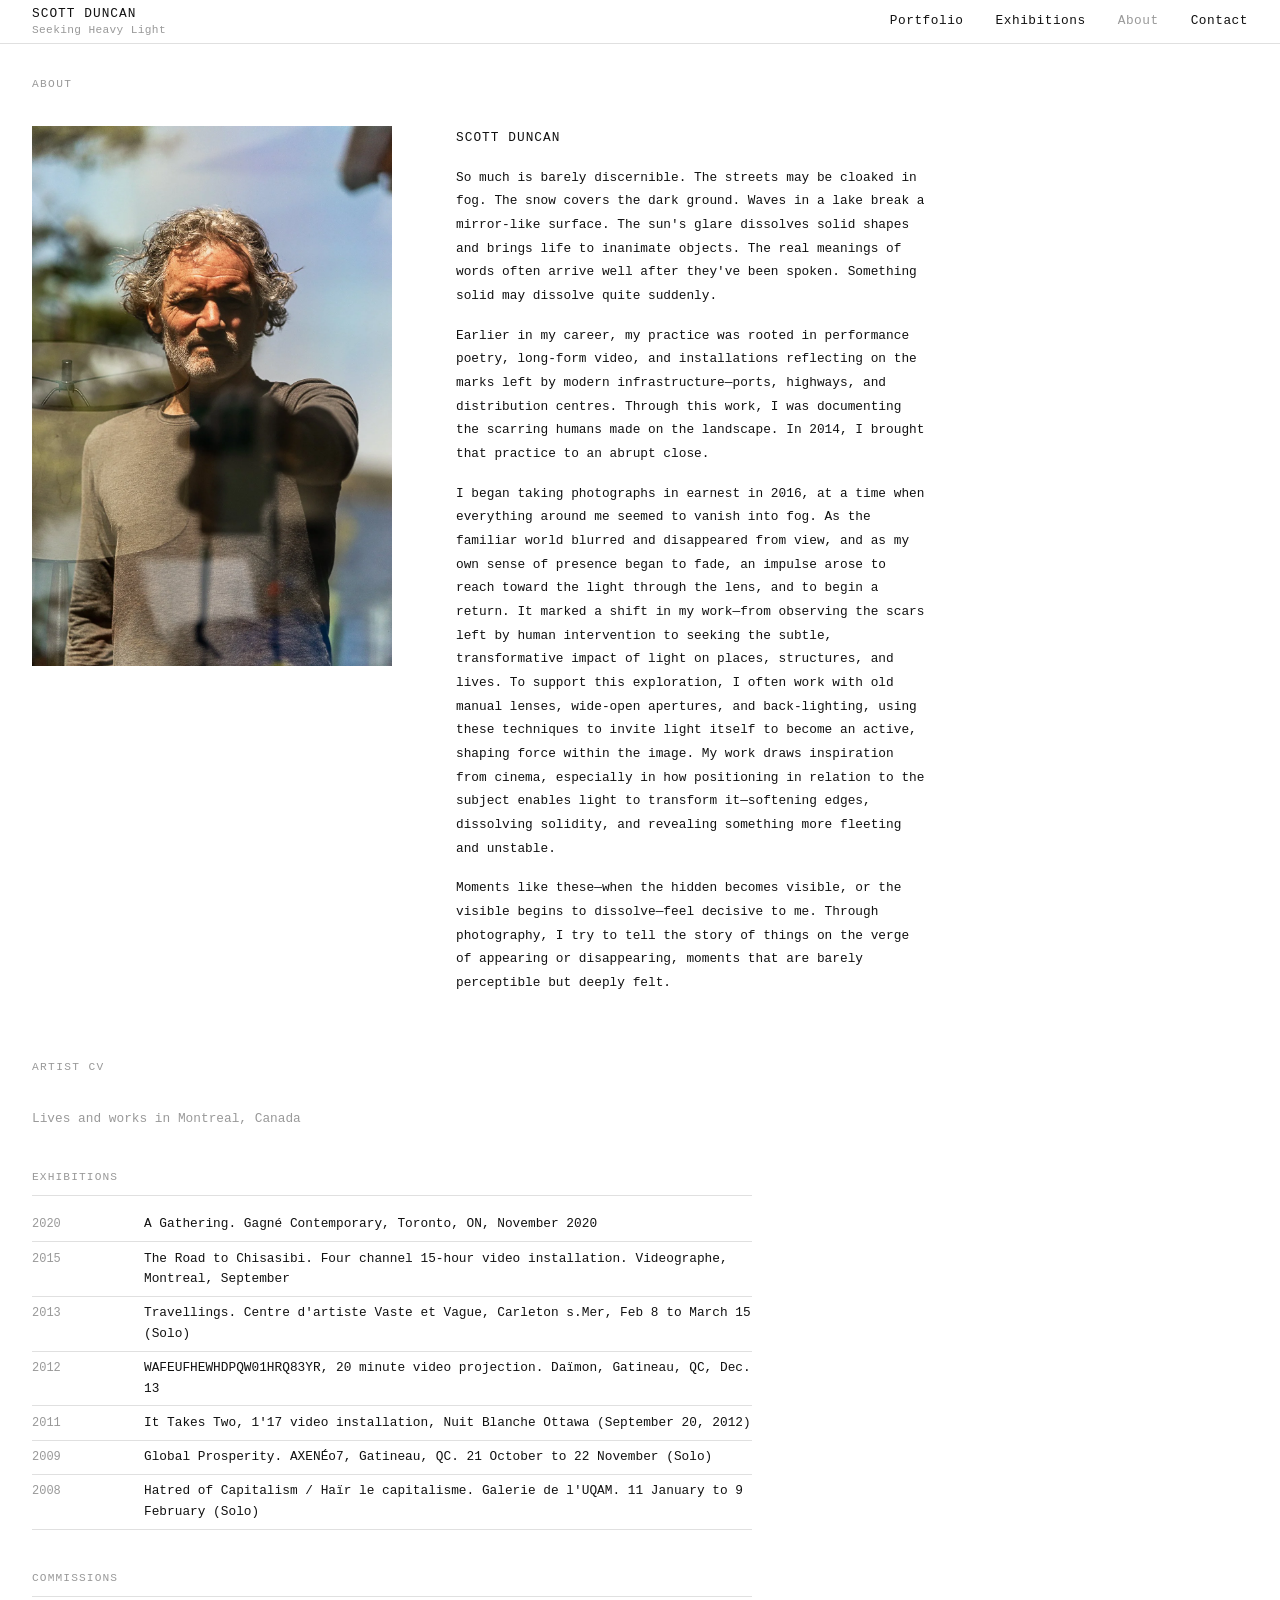
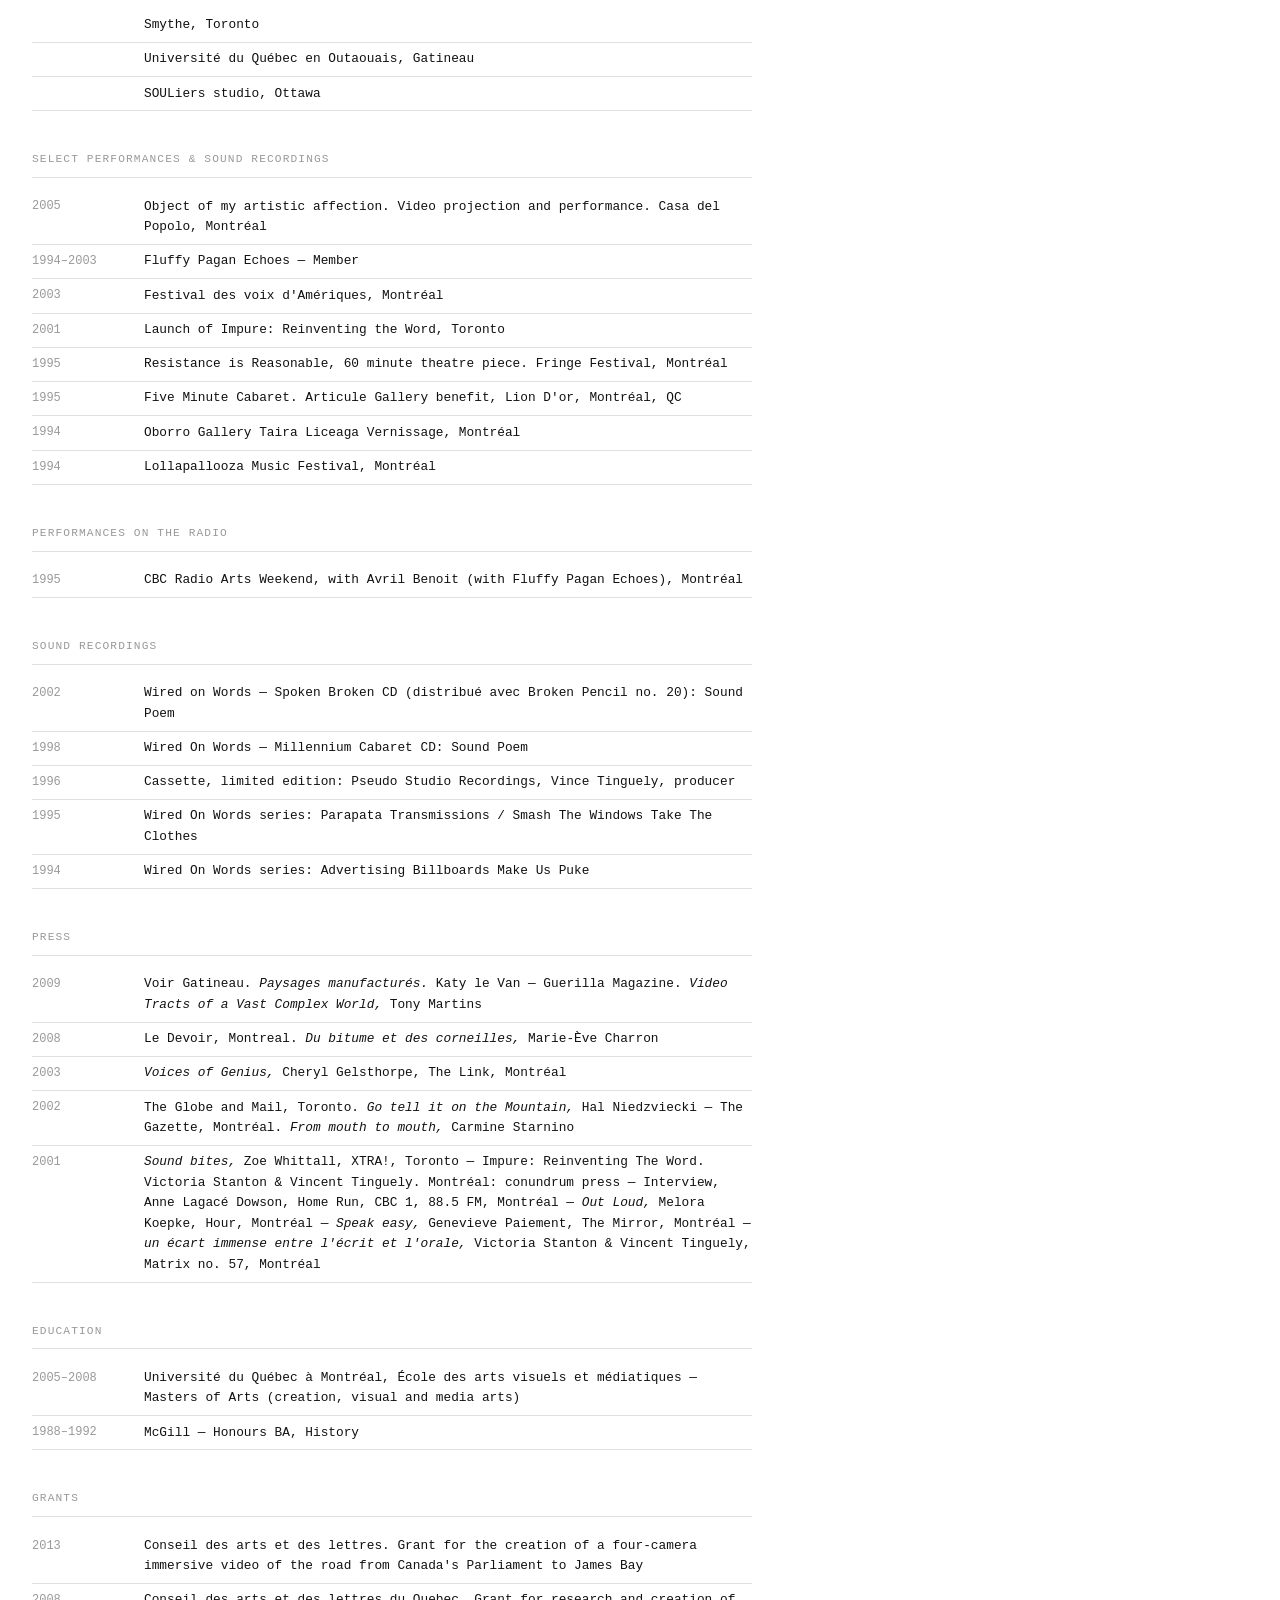
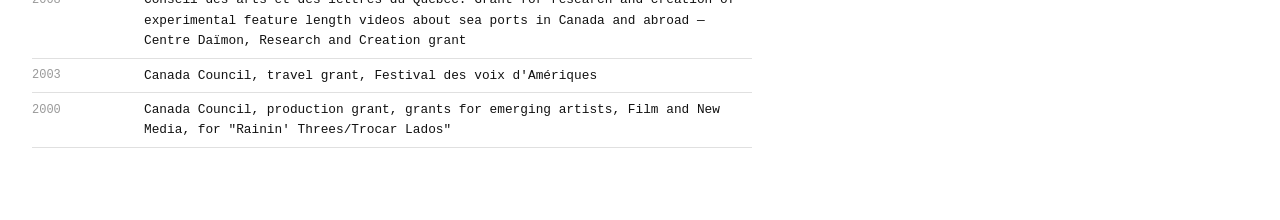
==== about.html @ 6c9e8370 "Initial build" ====
<!DOCTYPE html>
<html lang="en">
<head>
    <meta charset="UTF-8">
    <meta name="viewport" content="width=device-width, initial-scale=1.0">
    <title>About — Scott Duncan — Seeking Heavy Light</title>
    <link rel="stylesheet" href="css/style.css?v=2">
</head>
<body>

<nav>
    <a href="index.html" class="site-name">Scott Duncan<span class="site-subtitle">Seeking Heavy Light</span></a>
    <ul>
        <li><a href="portfolio.html">Portfolio</a></li>
        <li><a href="exhibitions.html">Exhibitions</a></li>
        <li><a href="about.html" class="active">About</a></li>
        <li><a href="contact.html">Contact</a></li>
    </ul>
</nav>

<main>
    <div class="page">
        <p class="page-label">About</p>

        <div class="about-layout">

            <div class="about-photo">
                <img src="images/About/0bbb62e9-4c95-4d97-b2de-df0cc4cfc462_rw_1200.webp" alt="Scott Duncan">
            </div>

            <div class="about-text">
                <p class="about-name">Scott Duncan</p>
                <p>So much is barely discernible. The streets may be cloaked in fog. The snow covers the dark ground. Waves in a lake break a mirror-like surface. The sun's glare dissolves solid shapes and brings life to inanimate objects. The real meanings of words often arrive well after they've been spoken. Something solid may dissolve quite suddenly.</p>
                <p>Earlier in my career, my practice was rooted in performance poetry, long-form video, and installations reflecting on the marks left by modern infrastructure—ports, highways, and distribution centres. Through this work, I was documenting the scarring humans made on the landscape. In 2014, I brought that practice to an abrupt close.</p>
                <p>I began taking photographs in earnest in 2016, at a time when everything around me seemed to vanish into fog. As the familiar world blurred and disappeared from view, and as my own sense of presence began to fade, an impulse arose to reach toward the light through the lens, and to begin a return. It marked a shift in my work—from observing the scars left by human intervention to seeking the subtle, transformative impact of light on places, structures, and lives. To support this exploration, I often work with old manual lenses, wide-open apertures, and back-lighting, using these techniques to invite light itself to become an active, shaping force within the image. My work draws inspiration from cinema, especially in how positioning in relation to the subject enables light to transform it—softening edges, dissolving solidity, and revealing something more fleeting and unstable.</p>
                <p>Moments like these—when the hidden becomes visible, or the visible begins to dissolve—feel decisive to me. Through photography, I try to tell the story of things on the verge of appearing or disappearing, moments that are barely perceptible but deeply felt.</p>
            </div>

        </div>

        <div class="cv">
            <p class="page-label" style="margin-top: 4rem;">Artist CV</p>
            <p class="cv-location">Lives and works in Montreal, Canada</p>

            <div class="cv-section">
                <h2 class="cv-heading">Exhibitions</h2>
                <div class="cv-row"><span class="cv-year">2020</span><span>A Gathering. Gagné Contemporary, Toronto, ON, November 2020</span></div>
                <div class="cv-row"><span class="cv-year">2015</span><span>The Road to Chisasibi. Four channel 15-hour video installation. Videographe, Montreal, September</span></div>
                <div class="cv-row"><span class="cv-year">2013</span><span>Travellings. Centre d'artiste Vaste et Vague, Carleton s.Mer, Feb 8 to March 15 (Solo)</span></div>
                <div class="cv-row"><span class="cv-year">2012</span><span>WAFEUFHEWHDPQW01HRQ83YR, 20 minute video projection. Daïmon, Gatineau, QC, Dec. 13</span></div>
                <div class="cv-row"><span class="cv-year">2011</span><span>It Takes Two, 1'17 video installation, Nuit Blanche Ottawa (September 20, 2012)</span></div>
                <div class="cv-row"><span class="cv-year">2009</span><span>Global Prosperity. AXENÉo7, Gatineau, QC. 21 October to 22 November (Solo)</span></div>
                <div class="cv-row"><span class="cv-year">2008</span><span>Hatred of Capitalism / Haïr le capitalisme. Galerie de l'UQAM. 11 January to 9 February (Solo)</span></div>
            </div>

            <div class="cv-section">
                <h2 class="cv-heading">Commissions</h2>
                <div class="cv-row"><span class="cv-year"></span><span>Smythe, Toronto</span></div>
                <div class="cv-row"><span class="cv-year"></span><span>Université du Québec en Outaouais, Gatineau</span></div>
                <div class="cv-row"><span class="cv-year"></span><span>SOULiers studio, Ottawa</span></div>
            </div>

            <div class="cv-section">
                <h2 class="cv-heading">Select Performances &amp; Sound Recordings</h2>
                <div class="cv-row"><span class="cv-year">2005</span><span>Object of my artistic affection. Video projection and performance. Casa del Popolo, Montréal</span></div>
                <div class="cv-row"><span class="cv-year">1994–2003</span><span>Fluffy Pagan Echoes — Member</span></div>
                <div class="cv-row"><span class="cv-year">2003</span><span>Festival des voix d'Amériques, Montréal</span></div>
                <div class="cv-row"><span class="cv-year">2001</span><span>Launch of Impure: Reinventing the Word, Toronto</span></div>
                <div class="cv-row"><span class="cv-year">1995</span><span>Resistance is Reasonable, 60 minute theatre piece. Fringe Festival, Montréal</span></div>
                <div class="cv-row"><span class="cv-year">1995</span><span>Five Minute Cabaret. Articule Gallery benefit, Lion D'or, Montréal, QC</span></div>
                <div class="cv-row"><span class="cv-year">1994</span><span>Oborro Gallery Taira Liceaga Vernissage, Montréal</span></div>
                <div class="cv-row"><span class="cv-year">1994</span><span>Lollapallooza Music Festival, Montréal</span></div>
            </div>

            <div class="cv-section">
                <h2 class="cv-heading">Performances on the Radio</h2>
                <div class="cv-row"><span class="cv-year">1995</span><span>CBC Radio Arts Weekend, with Avril Benoit (with Fluffy Pagan Echoes), Montréal</span></div>
            </div>

            <div class="cv-section">
                <h2 class="cv-heading">Sound Recordings</h2>
                <div class="cv-row"><span class="cv-year">2002</span><span>Wired on Words — Spoken Broken CD (distribué avec Broken Pencil no. 20): Sound Poem</span></div>
                <div class="cv-row"><span class="cv-year">1998</span><span>Wired On Words — Millennium Cabaret CD: Sound Poem</span></div>
                <div class="cv-row"><span class="cv-year">1996</span><span>Cassette, limited edition: Pseudo Studio Recordings, Vince Tinguely, producer</span></div>
                <div class="cv-row"><span class="cv-year">1995</span><span>Wired On Words series: Parapatа Transmissions / Smash The Windows Take The Clothes</span></div>
                <div class="cv-row"><span class="cv-year">1994</span><span>Wired On Words series: Advertising Billboards Make Us Puke</span></div>
            </div>

            <div class="cv-section">
                <h2 class="cv-heading">Press</h2>
                <div class="cv-row"><span class="cv-year">2009</span><span>Voir Gatineau. <em>Paysages manufacturés.</em> Katy le Van — Guerilla Magazine. <em>Video Tracts of a Vast Complex World,</em> Tony Martins</span></div>
                <div class="cv-row"><span class="cv-year">2008</span><span>Le Devoir, Montreal. <em>Du bitume et des corneilles,</em> Marie-Ève Charron</span></div>
                <div class="cv-row"><span class="cv-year">2003</span><span><em>Voices of Genius,</em> Cheryl Gelsthorpe, The Link, Montréal</span></div>
                <div class="cv-row"><span class="cv-year">2002</span><span>The Globe and Mail, Toronto. <em>Go tell it on the Mountain,</em> Hal Niedzviecki — The Gazette, Montréal. <em>From mouth to mouth,</em> Carmine Starnino</span></div>
                <div class="cv-row"><span class="cv-year">2001</span><span><em>Sound bites,</em> Zoe Whittall, XTRA!, Toronto — Impure: Reinventing The Word. Victoria Stanton &amp; Vincent Tinguely. Montréal: conundrum press — Interview, Anne Lagacé Dowson, Home Run, CBC 1, 88.5 FM, Montréal — <em>Out Loud,</em> Melora Koepke, Hour, Montréal — <em>Speak easy,</em> Genevieve Paiement, The Mirror, Montréal — <em>un écart immense entre l'écrit et l'orale,</em> Victoria Stanton &amp; Vincent Tinguely, Matrix no. 57, Montréal</span></div>
            </div>

            <div class="cv-section">
                <h2 class="cv-heading">Education</h2>
                <div class="cv-row"><span class="cv-year">2005–2008</span><span>Université du Québec à Montréal, École des arts visuels et médiatiques — Masters of Arts (creation, visual and media arts)</span></div>
                <div class="cv-row"><span class="cv-year">1988–1992</span><span>McGill — Honours BA, History</span></div>
            </div>

            <div class="cv-section">
                <h2 class="cv-heading">Grants</h2>
                <div class="cv-row"><span class="cv-year">2013</span><span>Conseil des arts et des lettres. Grant for the creation of a four-camera immersive video of the road from Canada's Parliament to James Bay</span></div>
                <div class="cv-row"><span class="cv-year">2008</span><span>Conseil des arts et des lettres du Quebec. Grant for research and creation of experimental feature length videos about sea ports in Canada and abroad — Centre Daïmon, Research and Creation grant</span></div>
                <div class="cv-row"><span class="cv-year">2003</span><span>Canada Council, travel grant, Festival des voix d'Amériques</span></div>
                <div class="cv-row"><span class="cv-year">2000</span><span>Canada Council, production grant, grants for emerging artists, Film and New Media, for "Rainin' Threes/Trocar Lados"</span></div>
            </div>

        </div>
    </div>
</main>

</body>
</html>
---- css/style.css ----
*, *::before, *::after {
    box-sizing: border-box;
    margin: 0;
    padding: 0;
}

:root {
    --font: 'Courier New', Courier, monospace;
    --bg: #ffffff;
    --text: #111111;
    --muted: #999999;
    --border: #e0e0e0;
    --nav-height: 2.75rem;
    --pad: 2rem;
}

body {
    font-family: var(--font);
    background: var(--bg);
    color: var(--text);
    font-size: 0.8rem;
    line-height: 1.6;
}

a {
    color: inherit;
    text-decoration: none;
}

a:hover {
    color: var(--muted);
}

img {
    display: block;
    max-width: 100%;
}

/* ─── NAV ─────────────────────────────── */

nav {
    position: fixed;
    top: 0;
    left: 0;
    right: 0;
    height: var(--nav-height);
    display: flex;
    align-items: center;
    justify-content: space-between;
    padding: 0 var(--pad);
    background: var(--bg);
    z-index: 100;
    border-bottom: 1px solid var(--border);
}

.site-name {
    font-size: 0.8rem;
    letter-spacing: 0.08em;
    text-transform: uppercase;
    display: flex;
    flex-direction: column;
    gap: 0.15rem;
    line-height: 1.2;
}

.site-subtitle {
    font-size: 0.7rem;
    letter-spacing: 0.03em;
    text-transform: none;
    color: var(--muted);
}

nav ul {
    list-style: none;
    display: flex;
    gap: 2rem;
}

nav ul li a {
    font-size: 0.8rem;
    letter-spacing: 0.04em;
}

nav ul li a.active {
    color: var(--muted);
}

/* ─── LAYOUT ──────────────────────────── */

main {
    padding-top: var(--nav-height);
}

.page {
    padding: var(--pad);
    max-width: 1400px;
    margin: 0 auto;
}

.page-label {
    font-size: 0.7rem;
    letter-spacing: 0.12em;
    text-transform: uppercase;
    color: var(--muted);
    margin-bottom: 2rem;
}

/* ─── HOME ────────────────────────────── */

.home {
    height: calc(100vh - var(--nav-height));
    display: flex;
    align-items: center;
    justify-content: center;
    overflow: hidden;
}

.home img {
    max-width: 100%;
    max-height: 100%;
    object-fit: contain;
}

/* ─── PORTFOLIO INDEX ─────────────────── */

.collections-grid {
    display: grid;
    grid-template-columns: repeat(auto-fill, minmax(260px, 1fr));
    gap: 1.25rem;
}

.collection-link {
    display: block;
}

.collection-link img {
    width: 100%;
    aspect-ratio: 4 / 5;
    object-fit: cover;
    background: #eee;
}

.collection-meta {
    padding: 0.5rem 0 0;
    display: flex;
    justify-content: space-between;
    align-items: baseline;
}

.collection-title {
    font-size: 0.8rem;
}

.collection-count {
    font-size: 0.7rem;
    color: var(--muted);
}

/* ─── GALLERY PAGE ────────────────────── */

.gallery-header {
    padding: var(--pad);
    padding-bottom: 1.25rem;
    max-width: 1400px;
    margin: 0 auto;
    border-bottom: 1px solid var(--border);
    margin-bottom: 1.5rem;
    display: flex;
    align-items: baseline;
    gap: 2rem;
}

.gallery-header h1 {
    font-size: 0.8rem;
    font-weight: normal;
    letter-spacing: 0.08em;
    text-transform: uppercase;
}

.gallery-header .gallery-desc {
    font-size: 0.8rem;
    color: var(--muted);
    max-width: 480px;
    line-height: 1.6;
}

.gallery-grid {
    columns: 3;
    column-gap: 0.75rem;
    padding: 0 var(--pad) var(--pad);
    max-width: 1400px;
    margin: 0 auto;
}

.gallery-grid figure {
    break-inside: avoid;
    margin-bottom: 0.75rem;
}

.gallery-grid img {
    width: 100%;
    cursor: zoom-in;
    background: #f0f0f0;
}

.gallery-grid figcaption {
    font-size: 0.7rem;
    color: var(--muted);
    padding: 0.35rem 0 0;
    line-height: 1.5;
}

.back-link {
    display: inline-block;
    font-size: 0.7rem;
    letter-spacing: 0.06em;
    color: var(--muted);
    padding: var(--pad);
    padding-bottom: 0;
    max-width: 1400px;
    margin: 0 auto;
    display: block;
}

/* ─── LIGHTBOX ────────────────────────── */

.lightbox {
    display: none;
    position: fixed;
    inset: 0;
    background: rgba(0, 0, 0, 0.96);
    z-index: 200;
    cursor: zoom-out;
    align-items: center;
    justify-content: center;
}

.lightbox.active {
    display: flex;
}

.lightbox img {
    max-width: 92vw;
    max-height: 92vh;
    object-fit: contain;
}

.lightbox-close {
    position: absolute;
    top: 1.25rem;
    right: 1.5rem;
    color: #666;
    font-family: var(--font);
    font-size: 0.75rem;
    letter-spacing: 0.08em;
    cursor: pointer;
}

.lightbox-caption {
    position: absolute;
    bottom: 1.25rem;
    left: 50%;
    transform: translateX(-50%);
    color: #666;
    font-family: var(--font);
    font-size: 0.7rem;
    text-align: center;
    white-space: nowrap;
}

/* ─── EXHIBITIONS ─────────────────────── */

.exhibitions-list {
    max-width: 680px;
}

.exhibition-year-group {
    margin-bottom: 2.5rem;
}

.exhibition-year-label {
    font-size: 0.7rem;
    letter-spacing: 0.1em;
    color: var(--muted);
    margin-bottom: 1rem;
    text-transform: uppercase;
}

.exhibition-item {
    padding: 0.75rem 0;
    border-top: 1px solid var(--border);
    display: grid;
    grid-template-columns: 1fr auto;
    gap: 0.5rem 2rem;
    align-items: baseline;
}

.exhibition-title {
    font-size: 0.8rem;
}

.exhibition-venue {
    font-size: 0.75rem;
    color: var(--muted);
    grid-column: 1;
}

.exhibition-location {
    font-size: 0.75rem;
    color: var(--muted);
    text-align: right;
    grid-row: 1 / span 2;
    grid-column: 2;
    align-self: center;
}

/* ─── ABOUT ───────────────────────────── */

.about-layout {
    display: grid;
    grid-template-columns: 360px 1fr;
    gap: 4rem;
    max-width: 900px;
}

.about-photo img {
    width: 100%;
    background: #eee;
}

.about-text p {
    font-size: 0.8rem;
    line-height: 1.85;
    margin-bottom: 1rem;
    max-width: 480px;
}

.about-text p:last-child {
    margin-bottom: 0;
}

.social-links {
    margin-top: 2rem;
    display: flex;
    flex-direction: column;
    gap: 0.4rem;
}

.social-links a {
    font-size: 0.75rem;
    color: var(--muted);
}

.social-links a:hover {
    color: var(--text);
}

/* ─── CV ──────────────────────────────── */

.about-name {
    font-size: 0.8rem;
    letter-spacing: 0.08em;
    text-transform: uppercase;
    margin-bottom: 1.5rem;
}

.cv {
    max-width: 720px;
    margin-top: 1rem;
}

.cv-location {
    font-size: 0.8rem;
    color: var(--muted);
    margin-bottom: 2.5rem;
}

.cv-section {
    margin-bottom: 2.5rem;
}

.cv-heading {
    font-size: 0.7rem;
    font-weight: normal;
    letter-spacing: 0.1em;
    text-transform: uppercase;
    color: var(--muted);
    margin-bottom: 0.75rem;
    padding-bottom: 0.5rem;
    border-bottom: 1px solid var(--border);
}

.cv-row {
    display: grid;
    grid-template-columns: 5.5rem 1fr;
    gap: 0 1.5rem;
    padding: 0.4rem 0;
    font-size: 0.8rem;
    line-height: 1.6;
    border-bottom: 1px solid var(--border);
}

.cv-year {
    color: var(--muted);
    font-size: 0.75rem;
    padding-top: 0.05rem;
}

/* ─── CONTACT ─────────────────────────── */

.contact-body {
    max-width: 480px;
}

.contact-body p {
    font-size: 0.8rem;
    line-height: 1.85;
    margin-bottom: 2rem;
    color: var(--muted);
}

.contact-links {
    display: flex;
    flex-direction: column;
    gap: 0.5rem;
}

.contact-links a {
    font-size: 0.8rem;
}

.contact-links a span {
    color: var(--muted);
    margin-right: 1rem;
    display: inline-block;
    width: 5rem;
    letter-spacing: 0.04em;
}
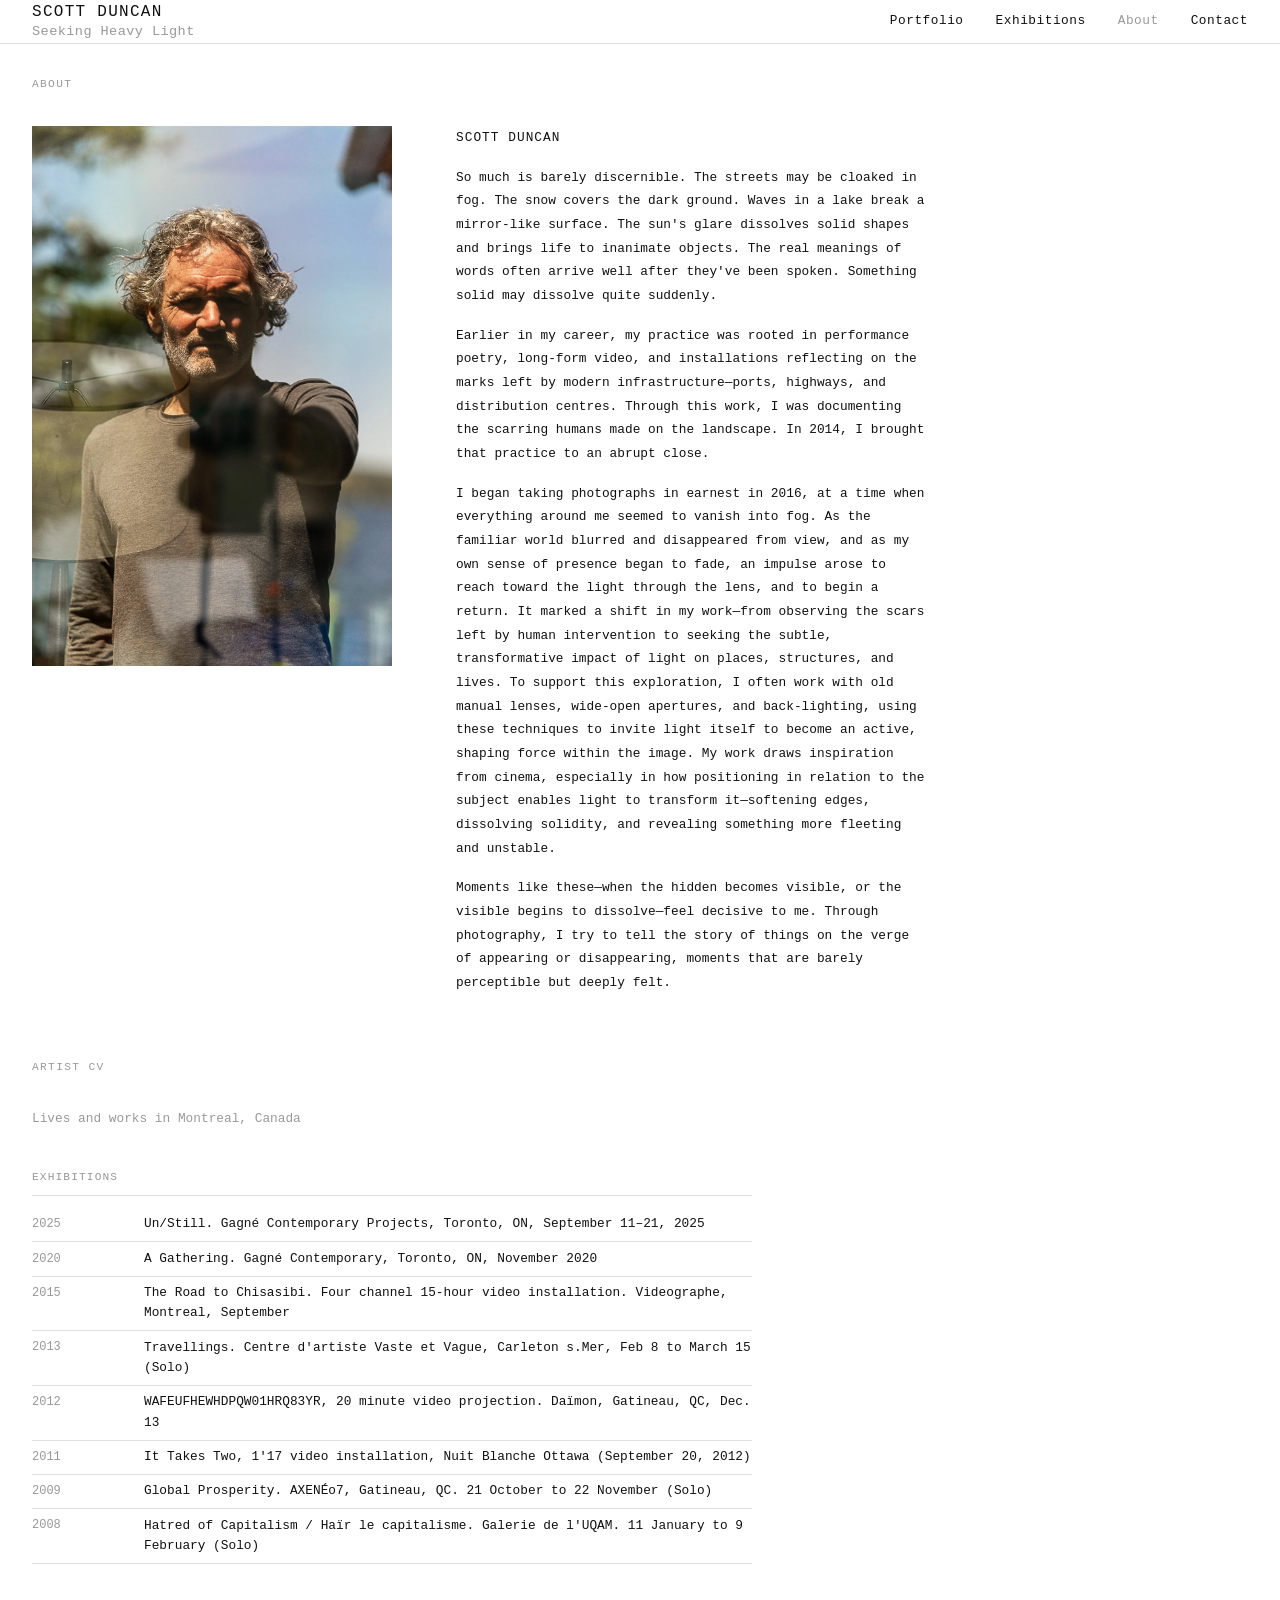
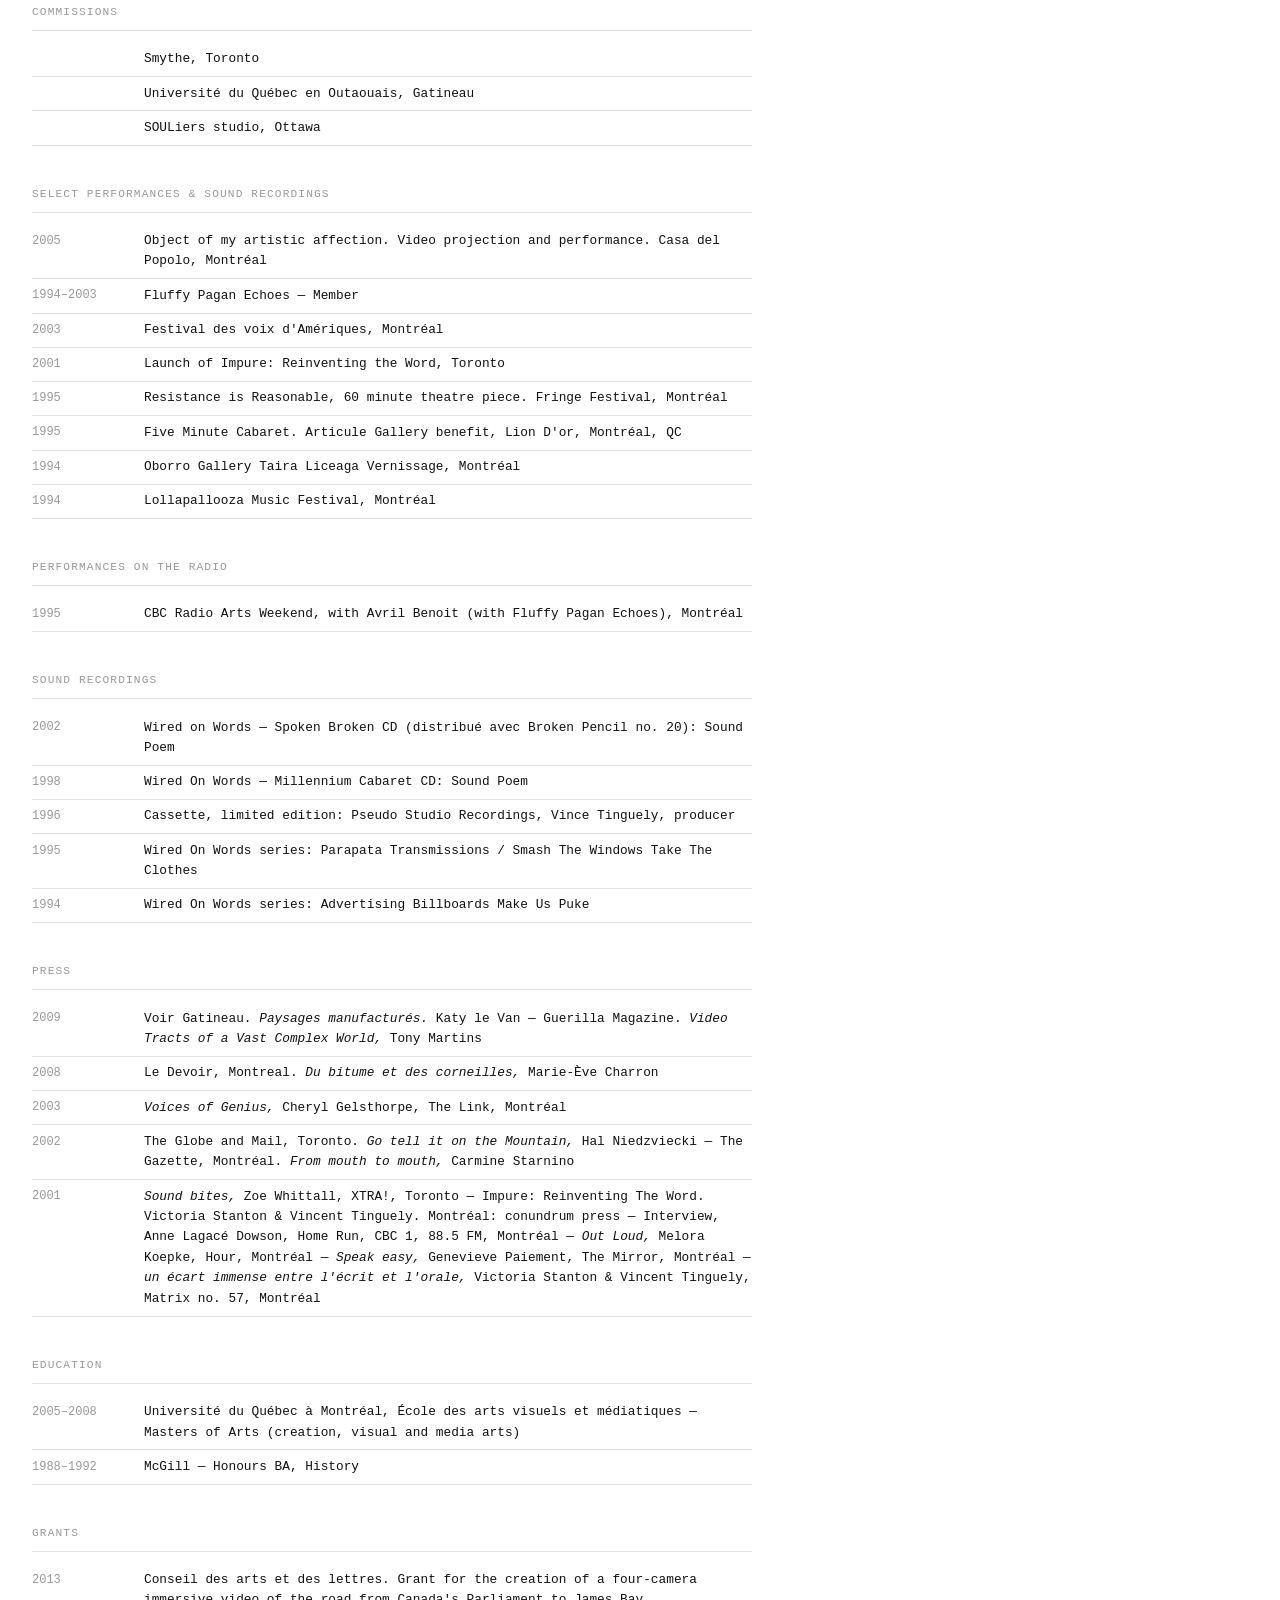
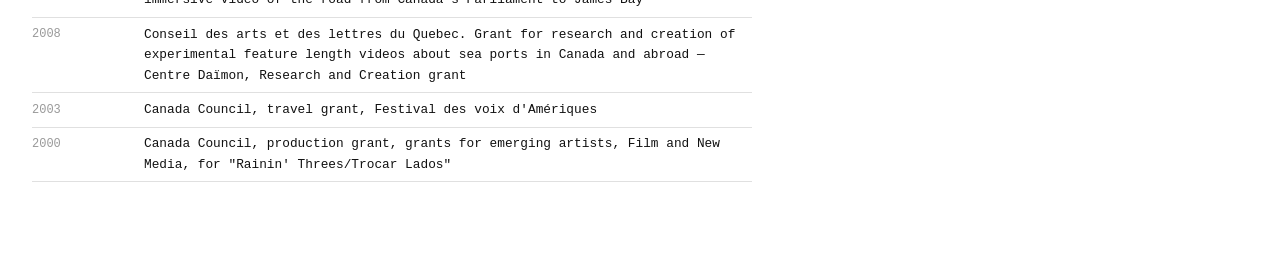
==== commit 9914f34d: "all 9 hero images in rotation" ====
--- a/about.html
+++ b/about.html
@@ -16,6 +16,7 @@
         <li><a href="about.html" class="active">About</a></li>
         <li><a href="contact.html">Contact</a></li>
     </ul>
+    <button class="nav-toggle" aria-label="Toggle navigation">&#9776;</button>
 </nav>
 
 <main>
@@ -44,6 +45,7 @@
 
             <div class="cv-section">
                 <h2 class="cv-heading">Exhibitions</h2>
+                <div class="cv-row"><span class="cv-year">2025</span><span>Un/Still. Gagné Contemporary Projects, Toronto, ON, September 11–21, 2025</span></div>
                 <div class="cv-row"><span class="cv-year">2020</span><span>A Gathering. Gagné Contemporary, Toronto, ON, November 2020</span></div>
                 <div class="cv-row"><span class="cv-year">2015</span><span>The Road to Chisasibi. Four channel 15-hour video installation. Videographe, Montreal, September</span></div>
                 <div class="cv-row"><span class="cv-year">2013</span><span>Travellings. Centre d'artiste Vaste et Vague, Carleton s.Mer, Feb 8 to March 15 (Solo)</span></div>
--- a/css/style.css
+++ b/css/style.css
@@ -54,7 +54,7 @@
 }
 
 .site-name {
-    font-size: 0.8rem;
+    font-size: 1rem;
     letter-spacing: 0.08em;
     text-transform: uppercase;
     display: flex;
@@ -64,7 +64,7 @@
 }
 
 .site-subtitle {
-    font-size: 0.7rem;
+    font-size: 0.85rem;
     letter-spacing: 0.03em;
     text-transform: none;
     color: var(--muted);
@@ -180,8 +180,24 @@
 .gallery-header .gallery-desc {
     font-size: 0.8rem;
     color: var(--muted);
-    max-width: 480px;
-    line-height: 1.6;
+    max-width: 560px;
+    line-height: 1.8;
+}
+
+.gallery-header .gallery-desc p {
+    margin-bottom: 0.85rem;
+}
+
+.gallery-header .gallery-desc p:last-child {
+    margin-bottom: 0;
+}
+
+.gallery-essay-title {
+    font-size: 0.75rem;
+    letter-spacing: 0.06em;
+    text-transform: uppercase;
+    color: var(--text);
+    margin-bottom: 1rem !important;
 }
 
 .gallery-grid {
@@ -274,6 +290,30 @@
     max-width: 680px;
 }
 
+.exhibition-featured {
+    padding: 2rem 0 2.5rem;
+    border-bottom: 1px solid var(--border);
+    margin-bottom: 2.5rem;
+}
+
+.exhibition-featured-title {
+    font-size: 1rem;
+    letter-spacing: 0.04em;
+    margin-bottom: 0.35rem;
+}
+
+.exhibition-featured-venue {
+    font-size: 0.8rem;
+    color: var(--muted);
+    margin-bottom: 1rem;
+}
+
+.exhibition-featured-desc {
+    font-size: 0.8rem;
+    line-height: 1.8;
+    max-width: 480px;
+}
+
 .exhibition-year-group {
     margin-bottom: 2.5rem;
 }
@@ -436,3 +476,126 @@
     width: 5rem;
     letter-spacing: 0.04em;
 }
+
+/* ─── MOBILE NAV TOGGLE ───────────────── */
+
+.nav-toggle {
+    display: none;
+    background: none;
+    border: none;
+    font-family: var(--font);
+    font-size: 1.1rem;
+    cursor: pointer;
+    color: var(--text);
+    padding: 0;
+    line-height: 1;
+}
+
+/* ─── RESPONSIVE ──────────────────────── */
+
+@media (max-width: 768px) {
+
+    :root {
+        --pad: 1.25rem;
+        --nav-height: 3.25rem;
+    }
+
+    /* Nav */
+    .nav-toggle {
+        display: block;
+    }
+
+    .site-subtitle {
+        display: none;
+    }
+
+    .site-name {
+        font-size: 0.8rem;
+    }
+
+    nav ul {
+        display: none;
+        position: fixed;
+        top: var(--nav-height);
+        left: 0;
+        right: 0;
+        background: var(--bg);
+        flex-direction: column;
+        padding: 1.25rem var(--pad) 1.5rem;
+        border-bottom: 1px solid var(--border);
+        gap: 1.25rem;
+        z-index: 99;
+    }
+
+    nav ul.open {
+        display: flex;
+    }
+
+    nav ul li a {
+        font-size: 0.9rem;
+    }
+
+    /* Gallery */
+    .gallery-grid {
+        columns: 2;
+    }
+
+    .gallery-header {
+        flex-direction: column;
+        gap: 0.75rem;
+        align-items: flex-start;
+    }
+
+    /* About */
+    .about-layout {
+        grid-template-columns: 1fr;
+        gap: 2rem;
+    }
+
+    .about-photo img {
+        max-width: 280px;
+    }
+
+    /* Collections */
+    .collections-grid {
+        grid-template-columns: repeat(auto-fill, minmax(160px, 1fr));
+        gap: 0.75rem;
+    }
+
+    /* CV */
+    .cv-row {
+        grid-template-columns: 4rem 1fr;
+        gap: 0 1rem;
+    }
+
+    /* Exhibition */
+    .exhibition-item {
+        grid-template-columns: 1fr;
+        gap: 0.25rem;
+    }
+
+    .exhibition-location {
+        grid-row: auto;
+        grid-column: auto;
+        text-align: left;
+    }
+}
+
+@media (max-width: 480px) {
+
+    .gallery-grid {
+        columns: 1;
+    }
+
+    .site-name {
+        font-size: 0.85rem;
+    }
+
+    .site-subtitle {
+        font-size: 0.72rem;
+    }
+
+    .collections-grid {
+        grid-template-columns: repeat(2, 1fr);
+    }
+}
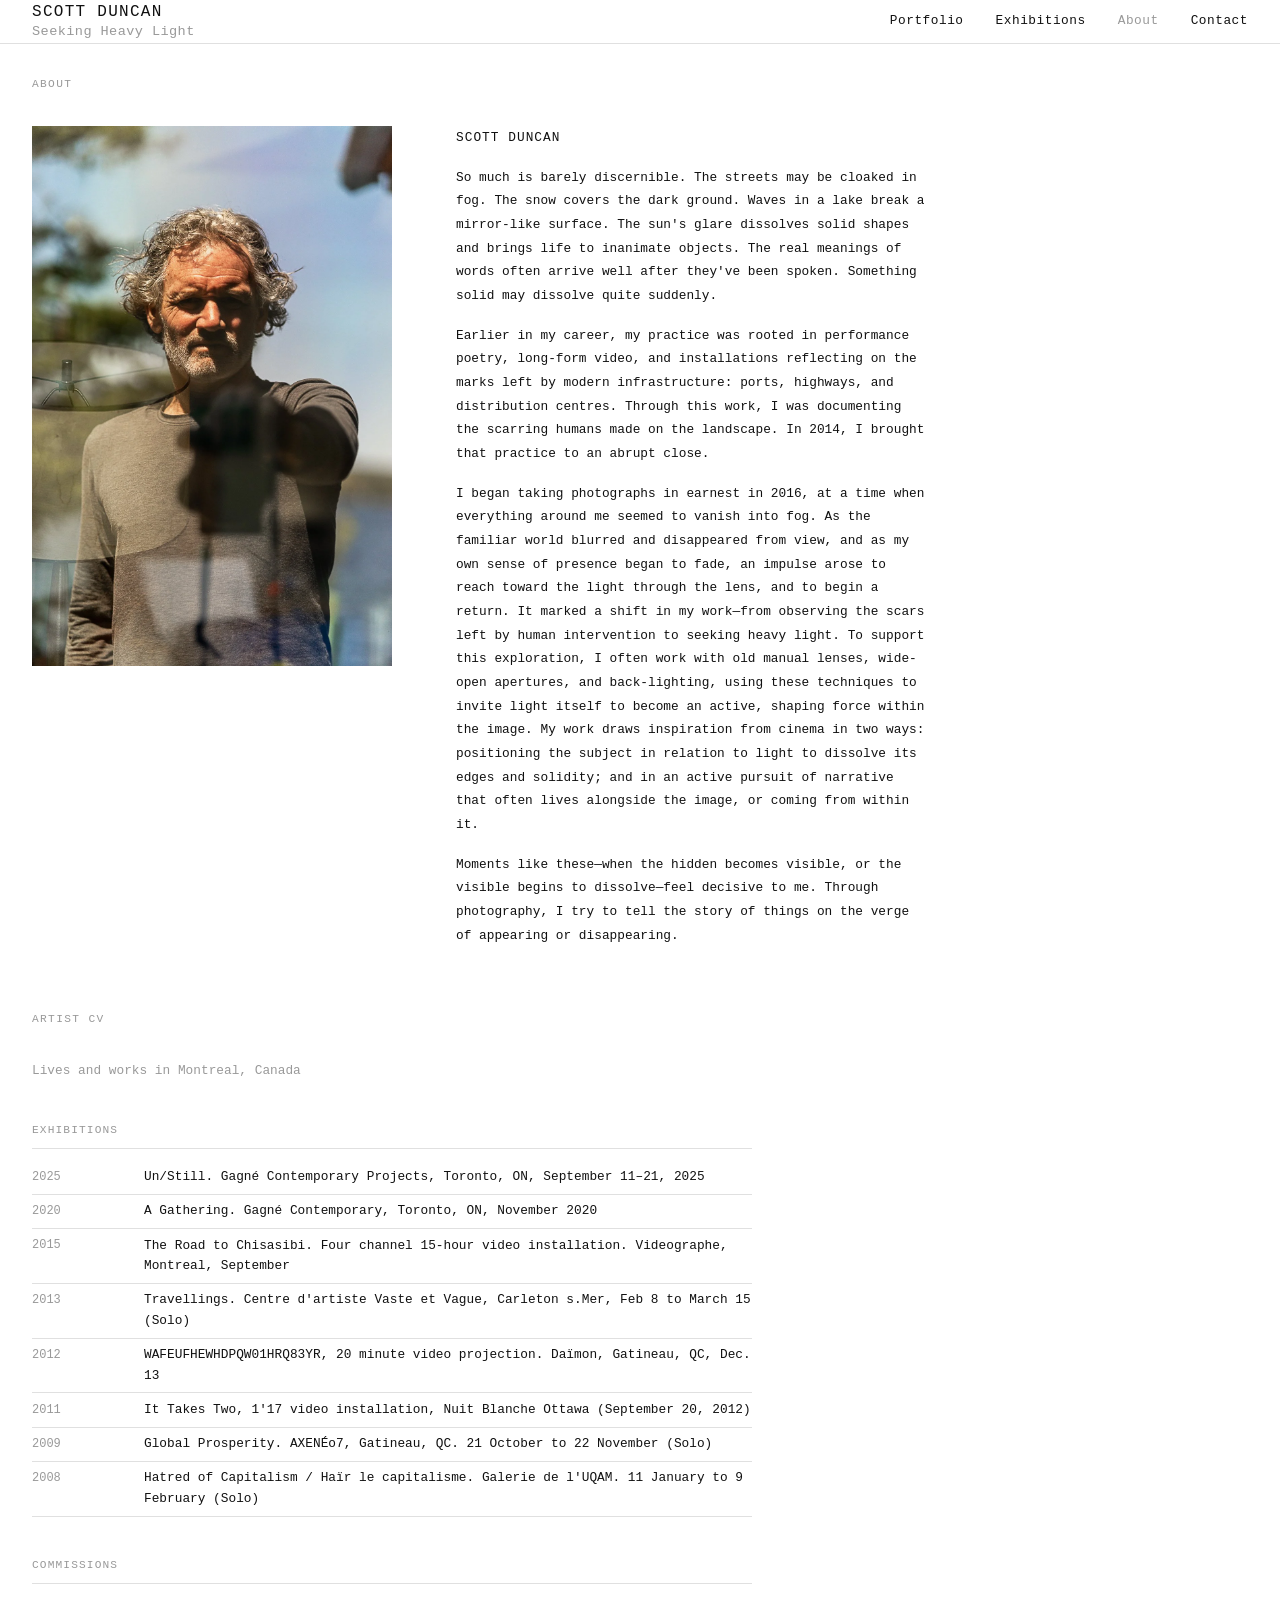
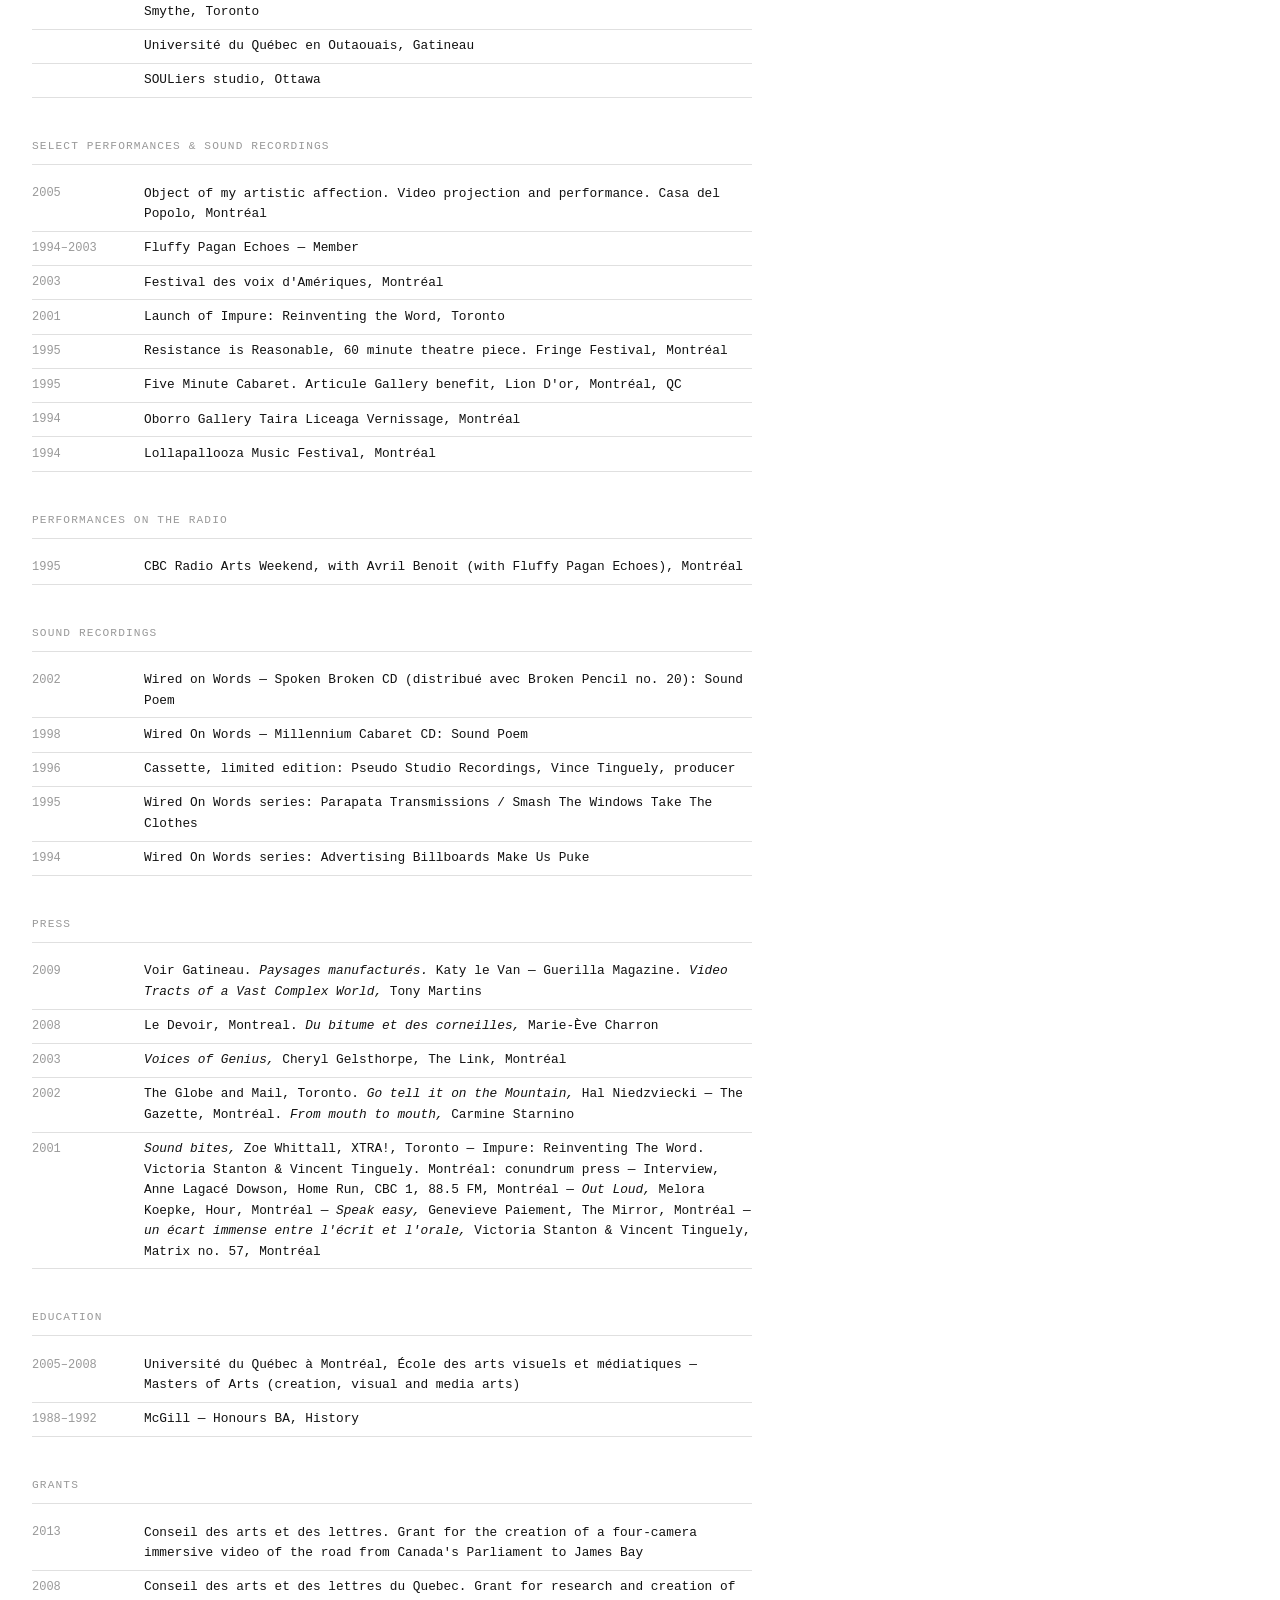
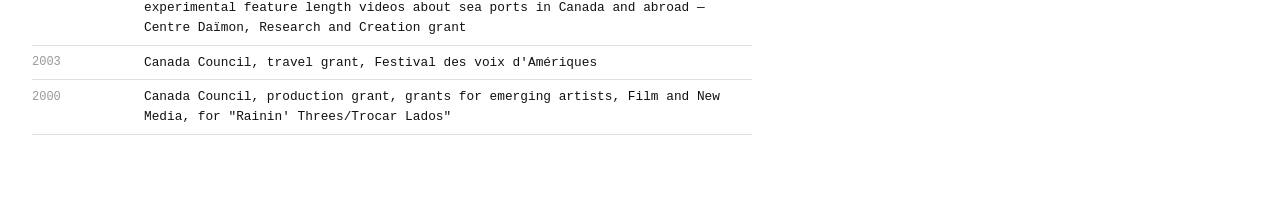
==== commit 5e321949: "update about page copy" ====
--- a/about.html
+++ b/about.html
@@ -4,6 +4,7 @@
     <meta charset="UTF-8">
     <meta name="viewport" content="width=device-width, initial-scale=1.0">
     <title>About — Scott Duncan — Seeking Heavy Light</title>
+    <link rel="icon" href="favicon.svg" type="image/svg+xml">
     <link rel="stylesheet" href="css/style.css?v=2">
 </head>
 <body>
@@ -32,9 +33,9 @@
             <div class="about-text">
                 <p class="about-name">Scott Duncan</p>
                 <p>So much is barely discernible. The streets may be cloaked in fog. The snow covers the dark ground. Waves in a lake break a mirror-like surface. The sun's glare dissolves solid shapes and brings life to inanimate objects. The real meanings of words often arrive well after they've been spoken. Something solid may dissolve quite suddenly.</p>
-                <p>Earlier in my career, my practice was rooted in performance poetry, long-form video, and installations reflecting on the marks left by modern infrastructure—ports, highways, and distribution centres. Through this work, I was documenting the scarring humans made on the landscape. In 2014, I brought that practice to an abrupt close.</p>
-                <p>I began taking photographs in earnest in 2016, at a time when everything around me seemed to vanish into fog. As the familiar world blurred and disappeared from view, and as my own sense of presence began to fade, an impulse arose to reach toward the light through the lens, and to begin a return. It marked a shift in my work—from observing the scars left by human intervention to seeking the subtle, transformative impact of light on places, structures, and lives. To support this exploration, I often work with old manual lenses, wide-open apertures, and back-lighting, using these techniques to invite light itself to become an active, shaping force within the image. My work draws inspiration from cinema, especially in how positioning in relation to the subject enables light to transform it—softening edges, dissolving solidity, and revealing something more fleeting and unstable.</p>
-                <p>Moments like these—when the hidden becomes visible, or the visible begins to dissolve—feel decisive to me. Through photography, I try to tell the story of things on the verge of appearing or disappearing, moments that are barely perceptible but deeply felt.</p>
+                <p>Earlier in my career, my practice was rooted in performance poetry, long-form video, and installations reflecting on the marks left by modern infrastructure: ports, highways, and distribution centres. Through this work, I was documenting the scarring humans made on the landscape. In 2014, I brought that practice to an abrupt close.</p>
+                <p>I began taking photographs in earnest in 2016, at a time when everything around me seemed to vanish into fog. As the familiar world blurred and disappeared from view, and as my own sense of presence began to fade, an impulse arose to reach toward the light through the lens, and to begin a return. It marked a shift in my work—from observing the scars left by human intervention to seeking heavy light. To support this exploration, I often work with old manual lenses, wide-open apertures, and back-lighting, using these techniques to invite light itself to become an active, shaping force within the image. My work draws inspiration from cinema in two ways: positioning the subject in relation to light to dissolve its edges and solidity; and in an active pursuit of narrative that often lives alongside the image, or coming from within it.</p>
+                <p>Moments like these—when the hidden becomes visible, or the visible begins to dissolve—feel decisive to me. Through photography, I try to tell the story of things on the verge of appearing or disappearing.</p>
             </div>
 
         </div>
@@ -114,6 +115,6 @@
         </div>
     </div>
 </main>
-
+<script src="js/lightbox.js"></script>
 </body>
 </html>
--- a/css/style.css
+++ b/css/style.css
@@ -108,17 +108,13 @@
 /* ─── HOME ────────────────────────────── */
 
 .home {
-    height: calc(100vh - var(--nav-height));
-    display: flex;
-    align-items: center;
-    justify-content: center;
-    overflow: hidden;
+    width: 85%;
+    margin: 0 auto;
 }
 
 .home img {
-    max-width: 100%;
-    max-height: 100%;
-    object-fit: contain;
+    width: 100%;
+    display: block;
 }
 
 /* ─── PORTFOLIO INDEX ─────────────────── */
